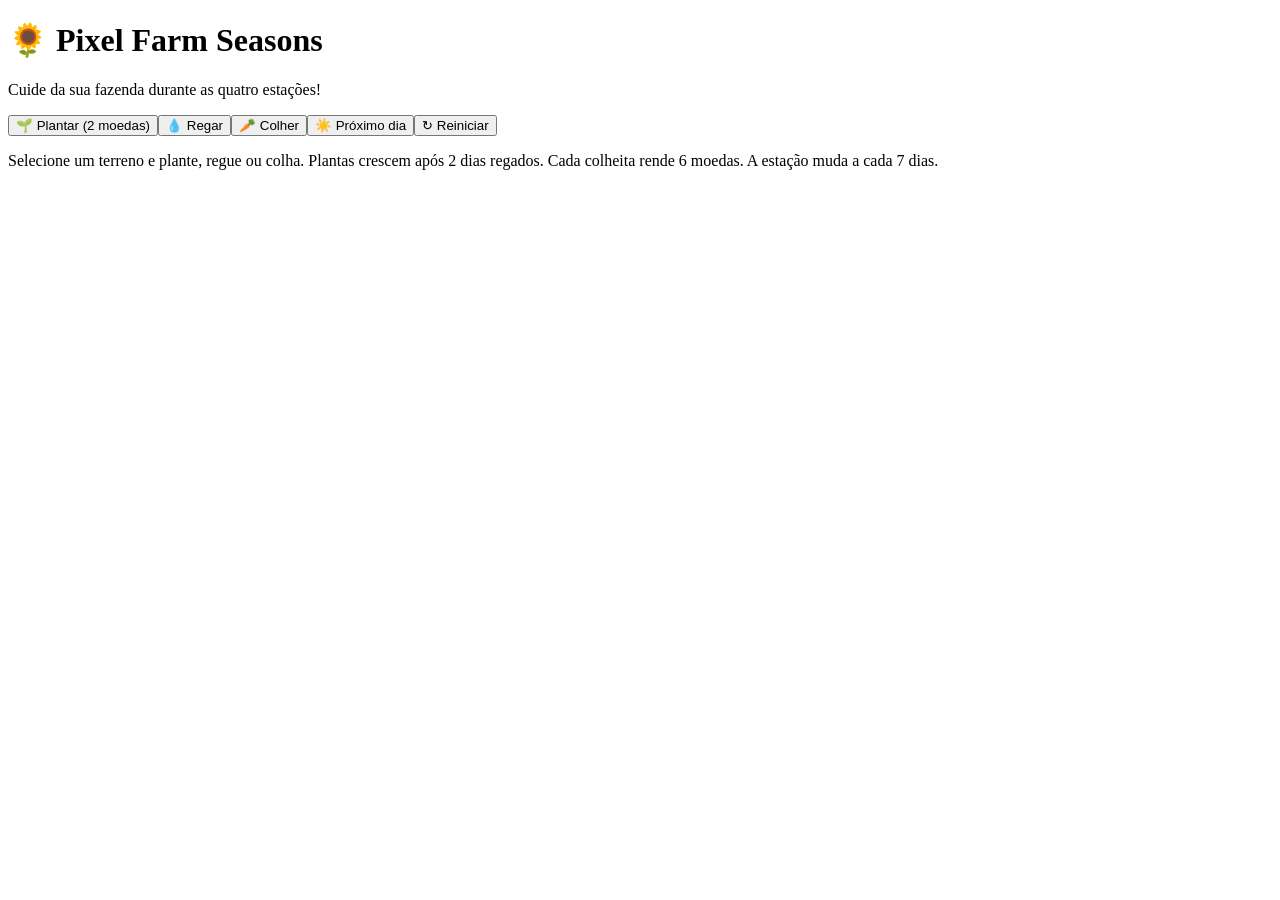
==== index.html @ 5d1374f5 "feat: add playable farming game - index.html" ====
<!doctype html>
<html lang="pt-BR"><head><meta charset="UTF-8"><meta name="viewport" content="width=device-width,initial-scale=1"><title>Pixel Farm Seasons</title><link rel="stylesheet" href="style.css"></head>
<body><main><h1>🌻 Pixel Farm Seasons</h1><p>Cuide da sua fazenda durante as quatro estações!</p><section class="stats"><span id="season"></span><span id="day"></span><span id="coins"></span><span id="seeds"></span><span id="harvest"></span></section><div class="actions"><button id="plant">🌱 Plantar (2 moedas)</button><button id="water">💧 Regar</button><button id="collect">🥕 Colher</button><button id="next">☀️ Próximo dia</button><button id="reset">↻ Reiniciar</button></div><div id="farm" class="farm" aria-label="Terrenos da fazenda"></div><p id="message" role="status"></p><p class="help">Selecione um terreno e plante, regue ou colha. Plantas crescem após 2 dias regados. Cada colheita rende 6 moedas. A estação muda a cada 7 dias.</p></main><script src="game.js"></script></body></html>
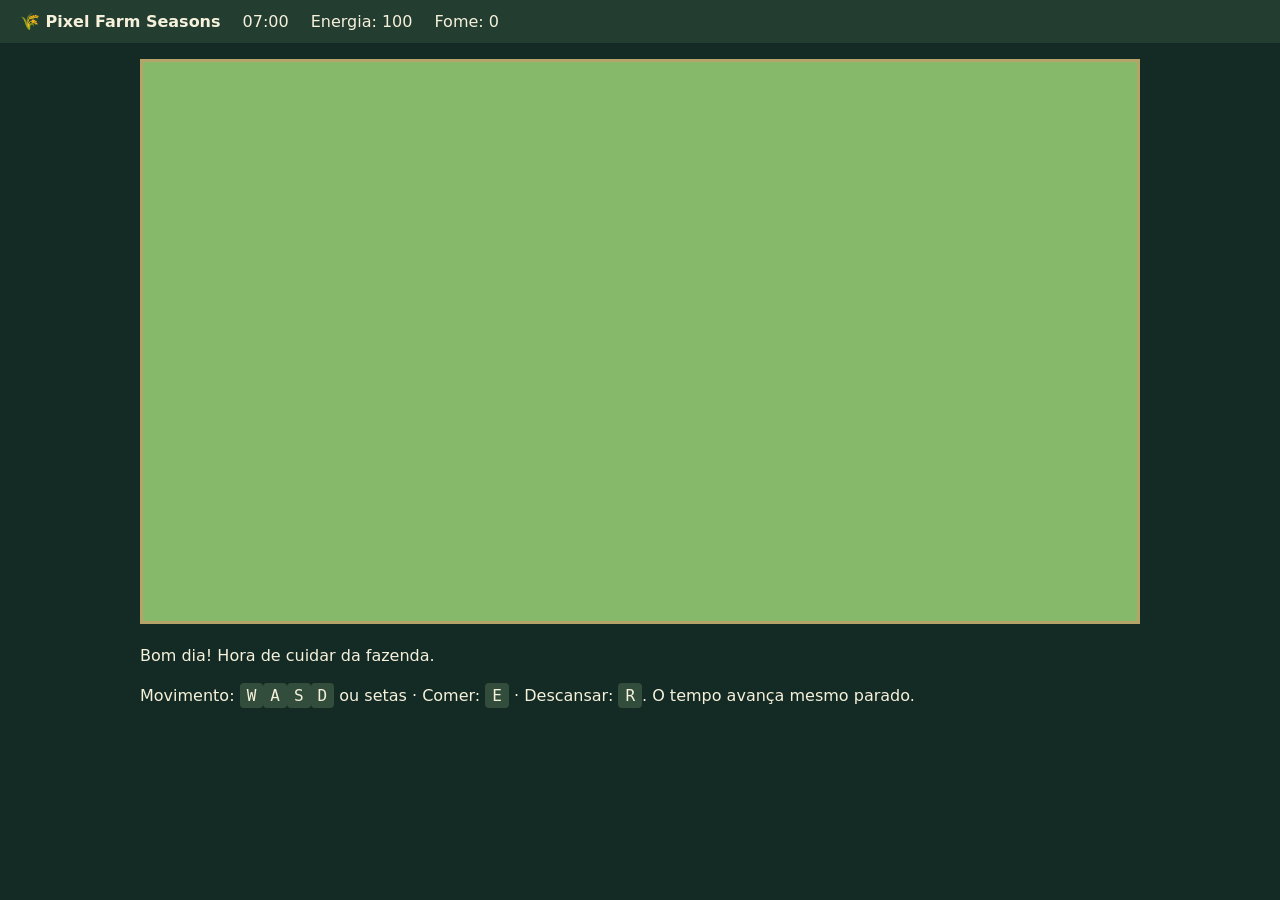
==== commit 15cd9971: "feat: add playable browser farm prototype (index.html)" ====
--- a/index.html
+++ b/index.html
@@ -1,3 +1,6 @@
 <!doctype html>
-<html lang="pt-BR"><head><meta charset="UTF-8"><meta name="viewport" content="width=device-width,initial-scale=1"><title>Pixel Farm Seasons</title><link rel="stylesheet" href="style.css"></head>
-<body><main><h1>🌻 Pixel Farm Seasons</h1><p>Cuide da sua fazenda durante as quatro estações!</p><section class="stats"><span id="season"></span><span id="day"></span><span id="coins"></span><span id="seeds"></span><span id="harvest"></span></section><div class="actions"><button id="plant">🌱 Plantar (2 moedas)</button><button id="water">💧 Regar</button><button id="collect">🥕 Colher</button><button id="next">☀️ Próximo dia</button><button id="reset">↻ Reiniciar</button></div><div id="farm" class="farm" aria-label="Terrenos da fazenda"></div><p id="message" role="status"></p><p class="help">Selecione um terreno e plante, regue ou colha. Plantas crescem após 2 dias regados. Cada colheita rende 6 moedas. A estação muda a cada 7 dias.</p></main><script src="game.js"></script></body></html>+<html lang="pt-BR"><head><meta charset="utf-8"><meta name="viewport" content="width=device-width,initial-scale=1"><title>Pixel Farm Seasons — Protótipo</title><style>
+body{margin:0;background:#142a24;color:#f6f1db;font:16px system-ui}header{padding:12px 20px;display:flex;gap:22px;flex-wrap:wrap;background:#233d31}main{max-width:1000px;margin:16px auto;padding:0 12px}canvas{width:100%;background:#87b96a;border:3px solid #b5a36a;box-sizing:border-box}p{line-height:1.5}kbd{background:#334d3d;padding:3px 7px;border-radius:4px}</style></head><body>
+<header><strong>🌾 Pixel Farm Seasons</strong><span id="clock">07:00</span><span id="energy">Energia: 100</span><span id="hunger">Fome: 0</span></header>
+<main><canvas id="game" width="960" height="540" aria-label="Protótipo de fazenda visto por trás do personagem"></canvas><p id="message" aria-live="polite">Bom dia! Hora de cuidar da fazenda.</p><p>Movimento: <kbd>W</kbd><kbd>A</kbd><kbd>S</kbd><kbd>D</kbd> ou setas · Comer: <kbd>E</kbd> · Descansar: <kbd>R</kbd>. O tempo avança mesmo parado.</p></main>
+<script src="./game.js"></script></body></html>
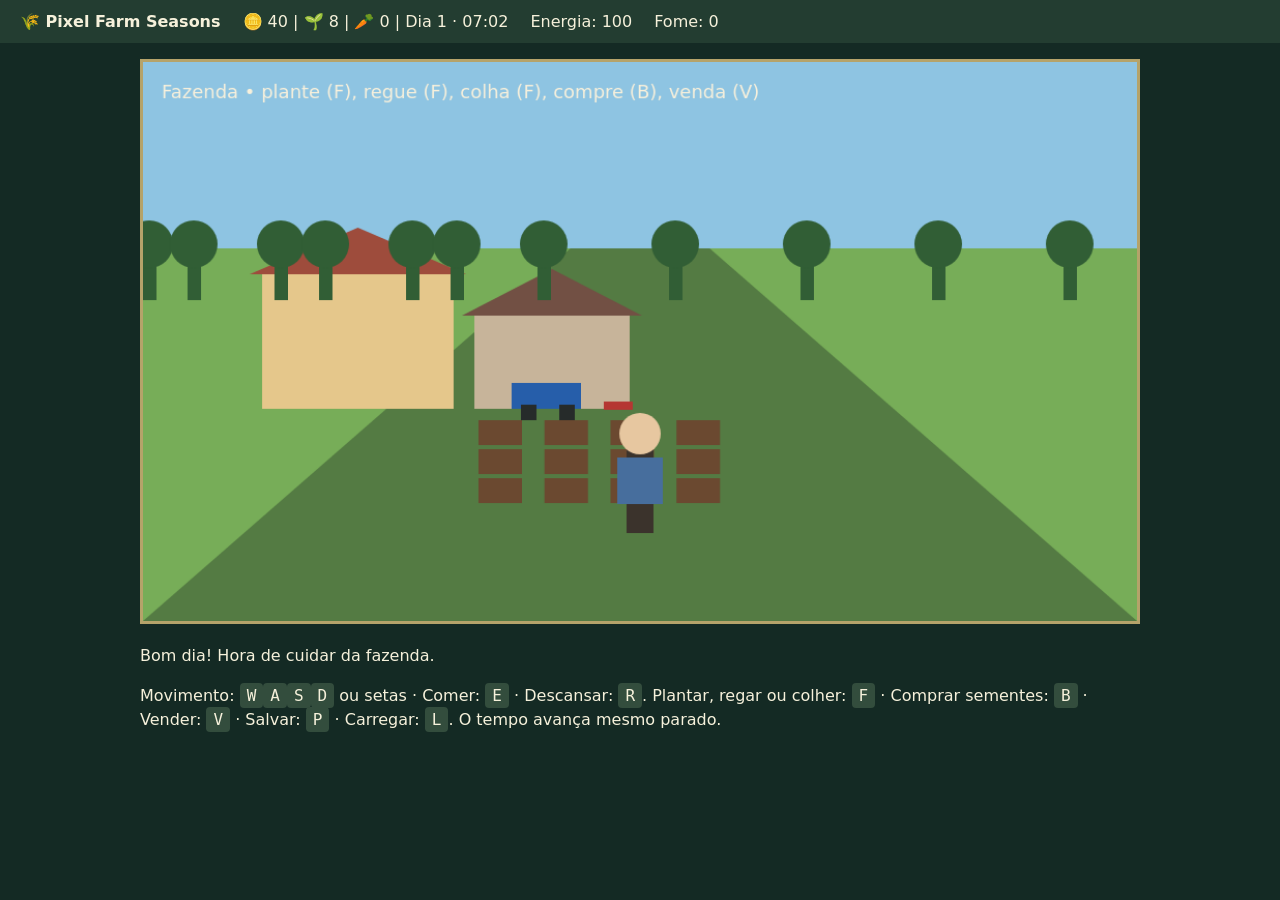
==== commit 1a1a0f88: "docs(ui): show farming trading and save controls" ====
--- a/index.html
+++ b/index.html
@@ -2,5 +2,5 @@
 <html lang="pt-BR"><head><meta charset="utf-8"><meta name="viewport" content="width=device-width,initial-scale=1"><title>Pixel Farm Seasons — Protótipo</title><style>
 body{margin:0;background:#142a24;color:#f6f1db;font:16px system-ui}header{padding:12px 20px;display:flex;gap:22px;flex-wrap:wrap;background:#233d31}main{max-width:1000px;margin:16px auto;padding:0 12px}canvas{width:100%;background:#87b96a;border:3px solid #b5a36a;box-sizing:border-box}p{line-height:1.5}kbd{background:#334d3d;padding:3px 7px;border-radius:4px}</style></head><body>
 <header><strong>🌾 Pixel Farm Seasons</strong><span id="clock">07:00</span><span id="energy">Energia: 100</span><span id="hunger">Fome: 0</span></header>
-<main><canvas id="game" width="960" height="540" aria-label="Protótipo de fazenda visto por trás do personagem"></canvas><p id="message" aria-live="polite">Bom dia! Hora de cuidar da fazenda.</p><p>Movimento: <kbd>W</kbd><kbd>A</kbd><kbd>S</kbd><kbd>D</kbd> ou setas · Comer: <kbd>E</kbd> · Descansar: <kbd>R</kbd>. O tempo avança mesmo parado.</p></main>
+<main><canvas id="game" width="960" height="540" aria-label="Protótipo de fazenda visto por trás do personagem"></canvas><p id="message" aria-live="polite">Bom dia! Hora de cuidar da fazenda.</p><p>Movimento: <kbd>W</kbd><kbd>A</kbd><kbd>S</kbd><kbd>D</kbd> ou setas · Comer: <kbd>E</kbd> · Descansar: <kbd>R</kbd>. Plantar, regar ou colher: <kbd>F</kbd> · Comprar sementes: <kbd>B</kbd> · Vender: <kbd>V</kbd> · Salvar: <kbd>P</kbd> · Carregar: <kbd>L</kbd>. O tempo avança mesmo parado.</p></main>
 <script src="./game.js"></script></body></html>
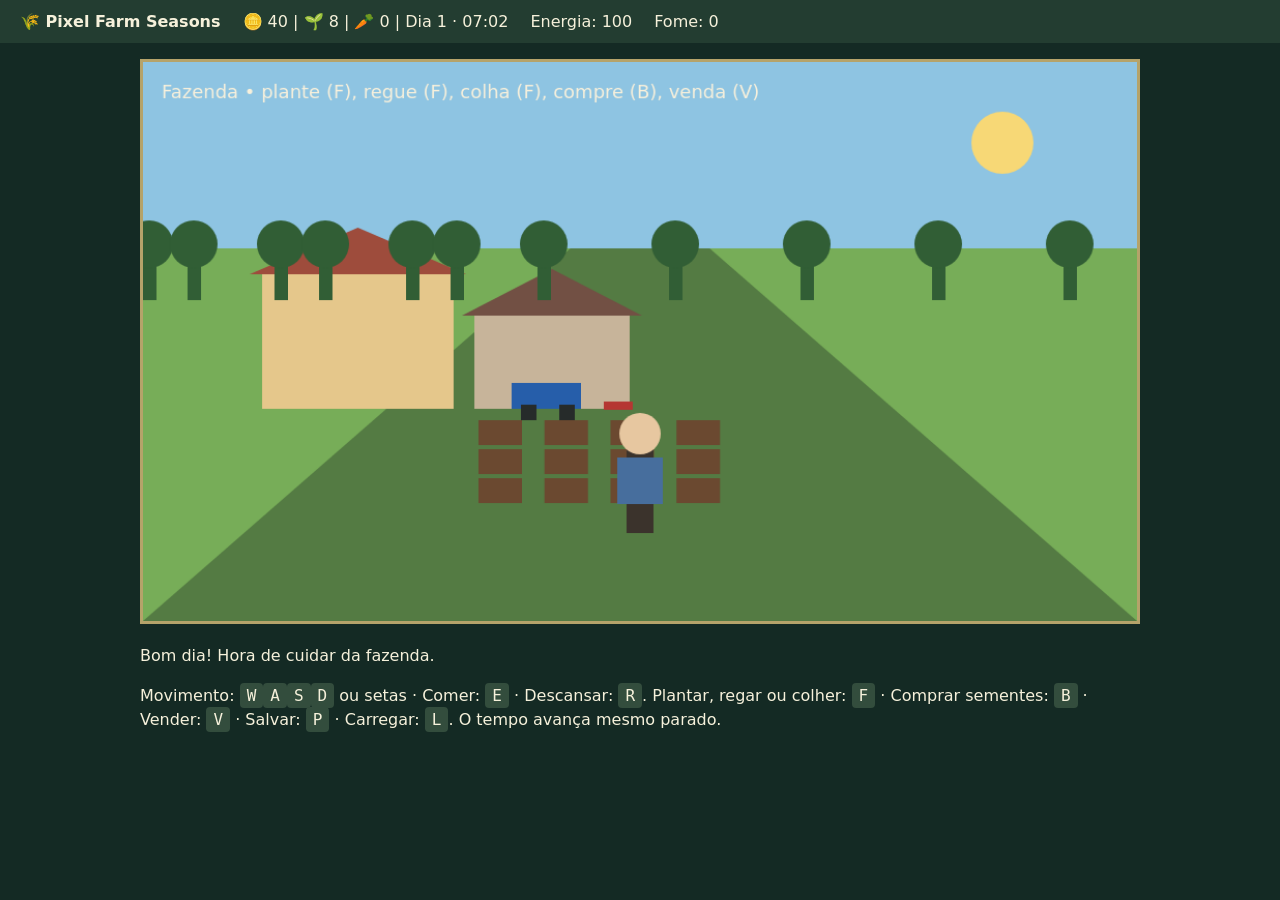
==== commit ab7d5f97: "feat: add touch controls for mobile browsers" ====
--- a/index.html
+++ b/index.html
@@ -1,6 +1,6 @@
 <!doctype html>
 <html lang="pt-BR"><head><meta charset="utf-8"><meta name="viewport" content="width=device-width,initial-scale=1"><title>Pixel Farm Seasons — Protótipo</title><style>
-body{margin:0;background:#142a24;color:#f6f1db;font:16px system-ui}header{padding:12px 20px;display:flex;gap:22px;flex-wrap:wrap;background:#233d31}main{max-width:1000px;margin:16px auto;padding:0 12px}canvas{width:100%;background:#87b96a;border:3px solid #b5a36a;box-sizing:border-box}p{line-height:1.5}kbd{background:#334d3d;padding:3px 7px;border-radius:4px}</style></head><body>
+body{margin:0;background:#142a24;color:#f6f1db;font:16px system-ui}header{padding:12px 20px;display:flex;gap:22px;flex-wrap:wrap;background:#233d31}main{max-width:1000px;margin:16px auto;padding:0 12px}canvas{width:100%;background:#87b96a;border:3px solid #b5a36a;box-sizing:border-box}p{line-height:1.5}kbd{background:#334d3d;padding:3px 7px;border-radius:4px} .touch{display:flex;gap:8px;flex-wrap:wrap;margin:12px 0}.touch button{font:inherit;color:white;background:#365a40;border:1px solid #88a87b;border-radius:10px;min-width:50px;min-height:48px;padding:10px;touch-action:none;cursor:pointer}@media(min-width:850px){.touch{display:none}}</style></head><body>
 <header><strong>🌾 Pixel Farm Seasons</strong><span id="clock">07:00</span><span id="energy">Energia: 100</span><span id="hunger">Fome: 0</span></header>
-<main><canvas id="game" width="960" height="540" aria-label="Protótipo de fazenda visto por trás do personagem"></canvas><p id="message" aria-live="polite">Bom dia! Hora de cuidar da fazenda.</p><p>Movimento: <kbd>W</kbd><kbd>A</kbd><kbd>S</kbd><kbd>D</kbd> ou setas · Comer: <kbd>E</kbd> · Descansar: <kbd>R</kbd>. Plantar, regar ou colher: <kbd>F</kbd> · Comprar sementes: <kbd>B</kbd> · Vender: <kbd>V</kbd> · Salvar: <kbd>P</kbd> · Carregar: <kbd>L</kbd>. O tempo avança mesmo parado.</p></main>
+<main><canvas id="game" width="960" height="540" aria-label="Protótipo de fazenda visto por trás do personagem"></canvas><div class="touch" aria-label="Controles para celular"><button data-hold="w">▲</button><button data-hold="a">◀</button><button data-hold="s">▼</button><button data-hold="d">▶</button><button data-key="f">🌱 Plantar</button><button data-key="e">🍲 Comer</button><button data-key="b">Comprar</button><button data-key="v">Vender</button><button data-key="p">Salvar</button></div><p id="message" aria-live="polite">Bom dia! Hora de cuidar da fazenda.</p><p>Movimento: <kbd>W</kbd><kbd>A</kbd><kbd>S</kbd><kbd>D</kbd> ou setas · Comer: <kbd>E</kbd> · Descansar: <kbd>R</kbd>. Plantar, regar ou colher: <kbd>F</kbd> · Comprar sementes: <kbd>B</kbd> · Vender: <kbd>V</kbd> · Salvar: <kbd>P</kbd> · Carregar: <kbd>L</kbd>. O tempo avança mesmo parado.</p></main>
 <script src="./game.js"></script></body></html>
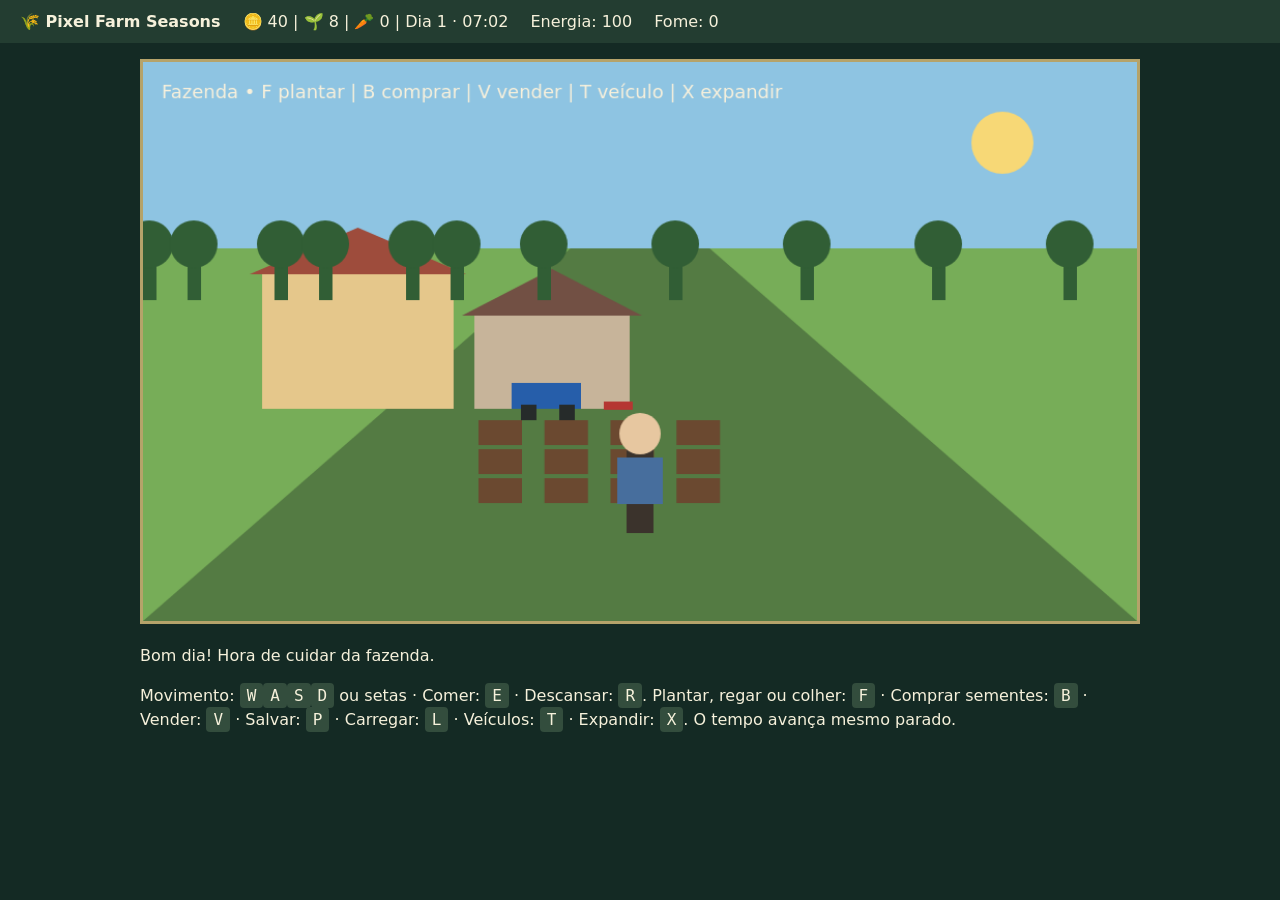
==== commit a0f1de9d: "feat: expose vehicle and expansion controls in interface" ====
--- a/index.html
+++ b/index.html
@@ -2,5 +2,5 @@
 <html lang="pt-BR"><head><meta charset="utf-8"><meta name="viewport" content="width=device-width,initial-scale=1"><title>Pixel Farm Seasons — Protótipo</title><style>
 body{margin:0;background:#142a24;color:#f6f1db;font:16px system-ui}header{padding:12px 20px;display:flex;gap:22px;flex-wrap:wrap;background:#233d31}main{max-width:1000px;margin:16px auto;padding:0 12px}canvas{width:100%;background:#87b96a;border:3px solid #b5a36a;box-sizing:border-box}p{line-height:1.5}kbd{background:#334d3d;padding:3px 7px;border-radius:4px} .touch{display:flex;gap:8px;flex-wrap:wrap;margin:12px 0}.touch button{font:inherit;color:white;background:#365a40;border:1px solid #88a87b;border-radius:10px;min-width:50px;min-height:48px;padding:10px;touch-action:none;cursor:pointer}@media(min-width:850px){.touch{display:none}}</style></head><body>
 <header><strong>🌾 Pixel Farm Seasons</strong><span id="clock">07:00</span><span id="energy">Energia: 100</span><span id="hunger">Fome: 0</span></header>
-<main><canvas id="game" width="960" height="540" aria-label="Protótipo de fazenda visto por trás do personagem"></canvas><div class="touch" aria-label="Controles para celular"><button data-hold="w">▲</button><button data-hold="a">◀</button><button data-hold="s">▼</button><button data-hold="d">▶</button><button data-key="f">🌱 Plantar</button><button data-key="e">🍲 Comer</button><button data-key="b">Comprar</button><button data-key="v">Vender</button><button data-key="p">Salvar</button></div><p id="message" aria-live="polite">Bom dia! Hora de cuidar da fazenda.</p><p>Movimento: <kbd>W</kbd><kbd>A</kbd><kbd>S</kbd><kbd>D</kbd> ou setas · Comer: <kbd>E</kbd> · Descansar: <kbd>R</kbd>. Plantar, regar ou colher: <kbd>F</kbd> · Comprar sementes: <kbd>B</kbd> · Vender: <kbd>V</kbd> · Salvar: <kbd>P</kbd> · Carregar: <kbd>L</kbd>. O tempo avança mesmo parado.</p></main>
+<main><canvas id="game" width="960" height="540" aria-label="Protótipo de fazenda visto por trás do personagem"></canvas><div class="touch" aria-label="Controles para celular"><button data-hold="w">▲</button><button data-hold="a">◀</button><button data-hold="s">▼</button><button data-hold="d">▶</button><button data-key="f">🌱 Plantar</button><button data-key="e">🍲 Comer</button><button data-key="b">Comprar</button><button data-key="v">Vender</button><button data-key="p">Salvar</button><button data-key="t">🚗 Veículo</button><button data-key="x">🗺️ Expandir</button></div><p id="message" aria-live="polite">Bom dia! Hora de cuidar da fazenda.</p><p>Movimento: <kbd>W</kbd><kbd>A</kbd><kbd>S</kbd><kbd>D</kbd> ou setas · Comer: <kbd>E</kbd> · Descansar: <kbd>R</kbd>. Plantar, regar ou colher: <kbd>F</kbd> · Comprar sementes: <kbd>B</kbd> · Vender: <kbd>V</kbd> · Salvar: <kbd>P</kbd> · Carregar: <kbd>L</kbd> · Veículos: <kbd>T</kbd> · Expandir: <kbd>X</kbd>. O tempo avança mesmo parado.</p></main>
 <script src="./game.js"></script></body></html>
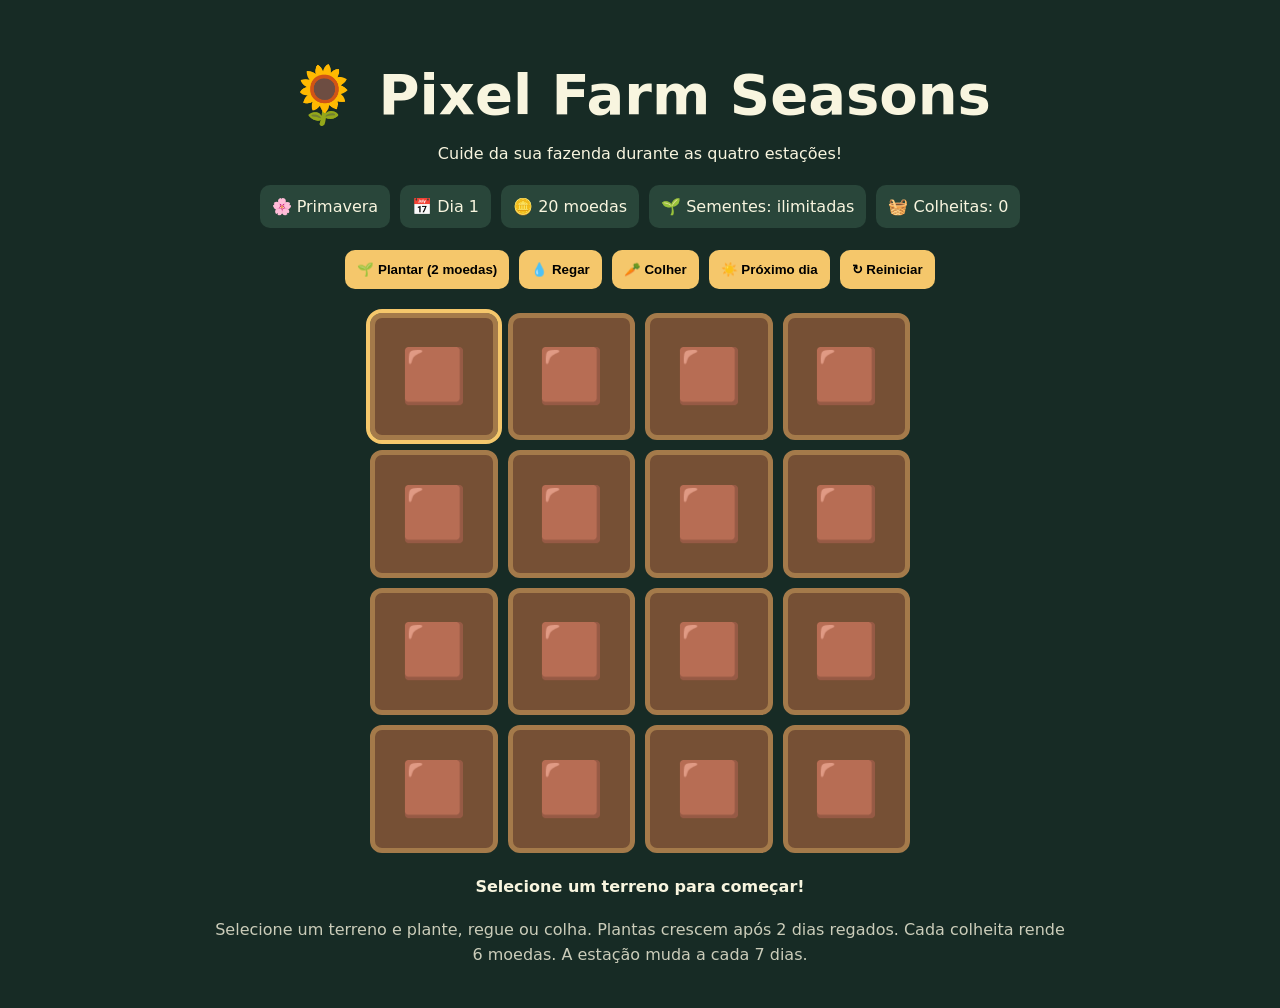
==== commit ad3dee72: "Merge PR #23: integrar Pixel Farm Seasons 3D RC1 na main Integra a RC1 validada em Godot, incluindo " ====
--- a/index.html
+++ b/index.html
@@ -1,6 +1,3 @@
 <!doctype html>
-<html lang="pt-BR"><head><meta charset="utf-8"><meta name="viewport" content="width=device-width,initial-scale=1"><title>Pixel Farm Seasons — Protótipo</title><style>
-body{margin:0;background:#142a24;color:#f6f1db;font:16px system-ui}header{padding:12px 20px;display:flex;gap:22px;flex-wrap:wrap;background:#233d31}main{max-width:1000px;margin:16px auto;padding:0 12px}canvas{width:100%;background:#87b96a;border:3px solid #b5a36a;box-sizing:border-box}p{line-height:1.5}kbd{background:#334d3d;padding:3px 7px;border-radius:4px} .touch{display:flex;gap:8px;flex-wrap:wrap;margin:12px 0}.touch button{font:inherit;color:white;background:#365a40;border:1px solid #88a87b;border-radius:10px;min-width:50px;min-height:48px;padding:10px;touch-action:none;cursor:pointer}@media(min-width:850px){.touch{display:none}}</style></head><body>
-<header><strong>🌾 Pixel Farm Seasons</strong><span id="clock">07:00</span><span id="energy">Energia: 100</span><span id="hunger">Fome: 0</span></header>
-<main><canvas id="game" width="960" height="540" aria-label="Protótipo de fazenda visto por trás do personagem"></canvas><div class="touch" aria-label="Controles para celular"><button data-hold="w">▲</button><button data-hold="a">◀</button><button data-hold="s">▼</button><button data-hold="d">▶</button><button data-key="f">🌱 Plantar</button><button data-key="e">🍲 Comer</button><button data-key="b">Comprar</button><button data-key="v">Vender</button><button data-key="p">Salvar</button><button data-key="t">🚗 Veículo</button><button data-key="x">🗺️ Expandir</button></div><p id="message" aria-live="polite">Bom dia! Hora de cuidar da fazenda.</p><p>Movimento: <kbd>W</kbd><kbd>A</kbd><kbd>S</kbd><kbd>D</kbd> ou setas · Comer: <kbd>E</kbd> · Descansar: <kbd>R</kbd>. Plantar, regar ou colher: <kbd>F</kbd> · Comprar sementes: <kbd>B</kbd> · Vender: <kbd>V</kbd> · Salvar: <kbd>P</kbd> · Carregar: <kbd>L</kbd> · Veículos: <kbd>T</kbd> · Expandir: <kbd>X</kbd>. O tempo avança mesmo parado.</p></main>
-<script src="./game.js"></script></body></html>+<html lang="pt-BR"><head><meta charset="UTF-8"><meta name="viewport" content="width=device-width,initial-scale=1"><title>Pixel Farm Seasons</title><link rel="stylesheet" href="style.css"></head>
+<body><main><h1>🌻 Pixel Farm Seasons</h1><p>Cuide da sua fazenda durante as quatro estações!</p><section class="stats"><span id="season"></span><span id="day"></span><span id="coins"></span><span id="seeds"></span><span id="harvest"></span></section><div class="actions"><button id="plant">🌱 Plantar (2 moedas)</button><button id="water">💧 Regar</button><button id="collect">🥕 Colher</button><button id="next">☀️ Próximo dia</button><button id="reset">↻ Reiniciar</button></div><div id="farm" class="farm" aria-label="Terrenos da fazenda"></div><p id="message" role="status"></p><p class="help">Selecione um terreno e plante, regue ou colha. Plantas crescem após 2 dias regados. Cada colheita rende 6 moedas. A estação muda a cada 7 dias.</p></main><script src="game.js"></script></body></html>
--- a/style.css
+++ b/style.css
@@ -0,0 +1 @@
+:root{font-family:system-ui,sans-serif;color:#f8f5df;background:#172b25}body{margin:0;padding:24px}main{max-width:850px;margin:auto;text-align:center}h1{font-size:clamp(2rem,6vw,3.5rem);margin-bottom:0}.stats,.actions{display:flex;justify-content:center;gap:10px;flex-wrap:wrap;margin:22px 0}.stats span{background:#29463a;border-radius:10px;padding:12px}.actions button{background:#f5c76b;border:0;border-radius:10px;padding:12px;cursor:pointer;font-weight:700}.actions button:hover{background:#ffe19d}.farm{display:grid;grid-template-columns:repeat(4,minmax(0,1fr));gap:10px;max-width:540px;margin:24px auto}.plot{aspect-ratio:1;background:#765035;border:5px solid #a47a4a;border-radius:12px;font-size:clamp(1.8rem,6vw,3.3rem);cursor:pointer}.plot.selected{outline:4px solid #f5c76b}.plot:focus-visible{outline:4px solid white}.help{opacity:.8;line-height:1.6}#message{min-height:24px;font-weight:700}@media(max-width:480px){body{padding:12px}.farm{gap:6px}.plot{border-width:3px}}
